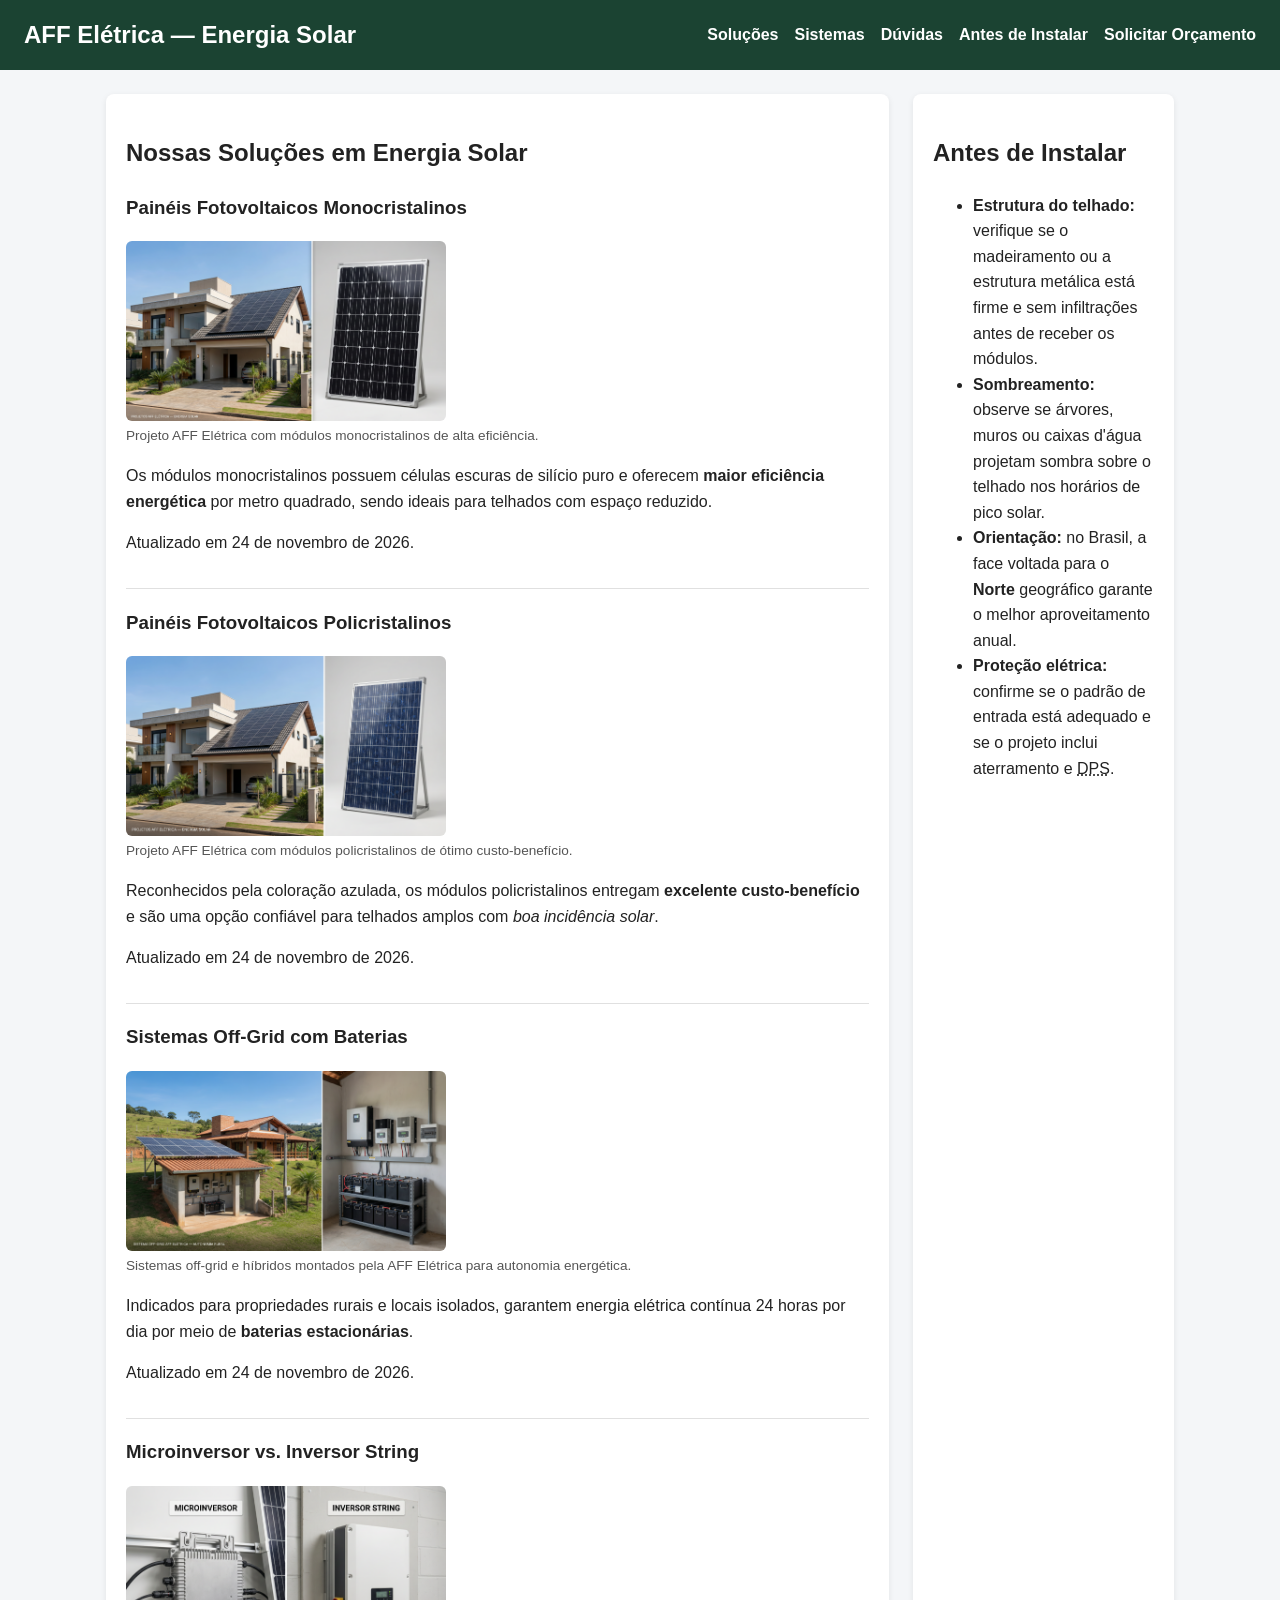
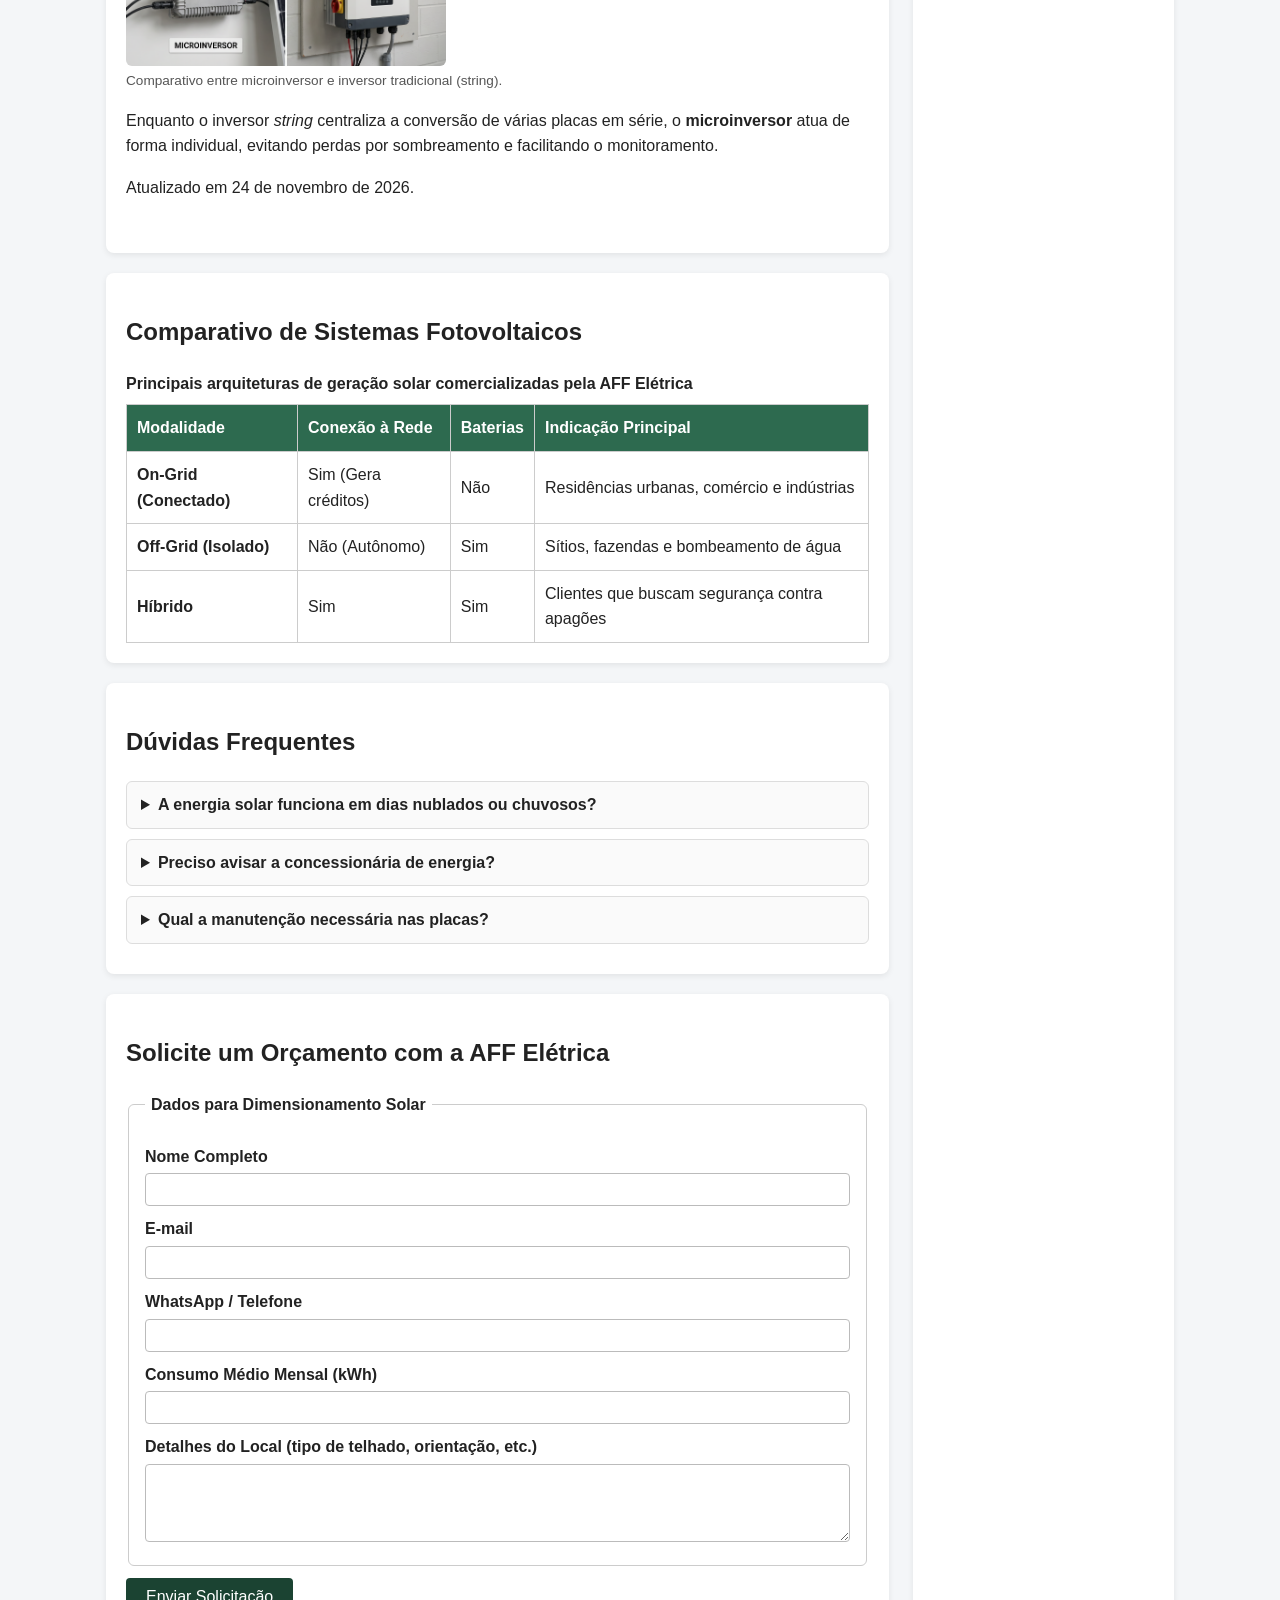
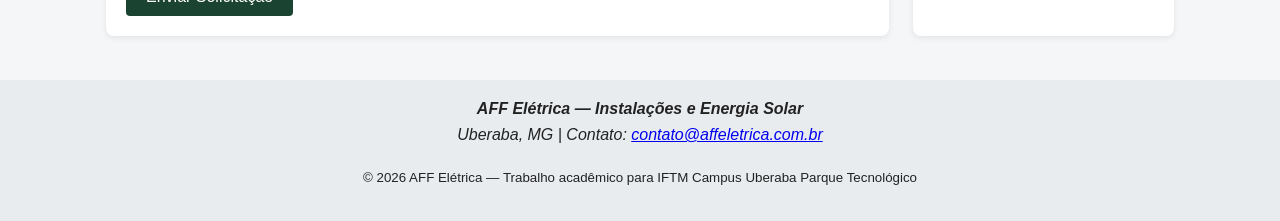
==== index.html @ f95b9a51 "Add files via upload" ====
<!doctype html>
<html lang="pt-BR">
<head>
  <meta charset="utf-8">
  <meta name="viewport" content="width=device-width, initial-scale=1">
  <title>AFF Elétrica — Energia Solar Fotovoltaica</title>
  <link rel="stylesheet" href="estilo.css">
</head>
<body>
  <a class="pular" href="#conteudo">Pular para o conteúdo principal</a>

  <header>
    <h1>AFF Elétrica — Energia Solar</h1>
    <nav aria-label="Navegação principal">
      <ul>
        <li><a href="#solucoes" aria-current="page">Soluções</a></li>
        <li><a href="#comparativo">Sistemas</a></li>
        <li><a href="#faq">Dúvidas</a></li>
        <li><a href="#dicas">Antes de Instalar</a></li>
        <li><a href="#orcamento">Solicitar Orçamento</a></li>
      </ul>
    </nav>
  </header>

  <div class="layout">
    <main id="conteudo">
      <section id="solucoes" aria-labelledby="t-solucoes">
        <h2 id="t-solucoes">Nossas Soluções em Energia Solar</h2>

        <article>
          <h3>Painéis Fotovoltaicos Monocristalinos</h3>
          <figure>
            <img src="img/mono.png" alt="Instalação residencial de alto padrão ao lado de um módulo monocristalino de células escuras" width="320" height="180">
            <figcaption>Projeto AFF Elétrica com módulos monocristalinos de alta eficiência.</figcaption>
          </figure>
          <p>Os módulos monocristalinos possuem células escuras de silício puro e oferecem <strong>maior eficiência energética</strong> por metro quadrado, sendo ideais para telhados com espaço reduzido.</p>
          <p>Atualizado em <time datetime="2026-11-24">24 de novembro de 2026</time>.</p>
        </article>

        <article>
          <h3>Painéis Fotovoltaicos Policristalinos</h3>
          <figure>
            <img src="img/poli.png" alt="Instalação residencial de alto padrão ao lado de um módulo policristalino de células azuladas" width="320" height="180">
            <figcaption>Projeto AFF Elétrica com módulos policristalinos de ótimo custo-benefício.</figcaption>
          </figure>
          <p>Reconhecidos pela coloração azulada, os módulos policristalinos entregam <strong>excelente custo-benefício</strong> e são uma opção confiável para telhados amplos com <em>boa incidência solar</em>.</p>
          <p>Atualizado em <time datetime="2026-11-24">24 de novembro de 2026</time>.</p>
        </article>

        <article>
          <h3>Sistemas Off-Grid com Baterias</h3>
          <figure>
            <img src="img/offgrid.png" alt="Sistema solar off-grid rural com banco de baterias estacionárias e inversores" width="320" height="180">
            <figcaption>Sistemas off-grid e híbridos montados pela AFF Elétrica para autonomia energética.</figcaption>
          </figure>
          <p>Indicados para propriedades rurais e locais isolados, garantem energia elétrica contínua 24 horas por dia por meio de <strong>baterias estacionárias</strong>.</p>
          <p>Atualizado em <time datetime="2026-11-24">24 de novembro de 2026</time>.</p>
        </article>

        <article>
          <h3>Microinversor vs. Inversor String</h3>
          <figure>
            <img src="img/inversores.png" alt="Comparação lado a lado entre um microinversor fixado no trilho e um inversor string instalado na parede" width="320" height="180">
            <figcaption>Comparativo entre microinversor e inversor tradicional (string).</figcaption>
          </figure>
          <p>Enquanto o inversor <em>string</em> centraliza a conversão de várias placas em série, o <strong>microinversor</strong> atua de forma individual, evitando perdas por sombreamento e facilitando o monitoramento.</p>
          <p>Atualizado em <time datetime="2026-11-24">24 de novembro de 2026</time>.</p>
        </article>
      </section>

      <section id="comparativo" aria-labelledby="t-comparativo">
        <h2 id="t-comparativo">Comparativo de Sistemas Fotovoltaicos</h2>
        <table>
          <caption>Principais arquiteturas de geração solar comercializadas pela AFF Elétrica</caption>
          <thead>
            <tr>
              <th scope="col">Modalidade</th>
              <th scope="col">Conexão à Rede</th>
              <th scope="col">Baterias</th>
              <th scope="col">Indicação Principal</th>
            </tr>
          </thead>
          <tbody>
            <tr>
              <th scope="row">On-Grid (Conectado)</th>
              <td>Sim (Gera créditos)</td>
              <td>Não</td>
              <td>Residências urbanas, comércio e indústrias</td>
            </tr>
            <tr>
              <th scope="row">Off-Grid (Isolado)</th>
              <td>Não (Autônomo)</td>
              <td>Sim</td>
              <td>Sítios, fazendas e bombeamento de água</td>
            </tr>
            <tr>
              <th scope="row">Híbrido</th>
              <td>Sim</td>
              <td>Sim</td>
              <td>Clientes que buscam segurança contra apagões</td>
            </tr>
          </tbody>
        </table>
      </section>

      <section id="faq" aria-labelledby="t-faq">
        <h2 id="t-faq">Dúvidas Frequentes</h2>

        <details>
          <summary>A energia solar funciona em dias nublados ou chuvosos?</summary>
          <p>Sim. A geração é menor do que em dias de céu aberto, mas os módulos continuam captando a radiação difusa.</p>
        </details>

        <details>
          <summary>Preciso avisar a concessionária de energia?</summary>
          <p>Sim. Nos sistemas conectados à rede (<em>on-grid</em>), o projeto precisa ser homologado junto à concessionária para a troca do medidor pelo modelo bidirecional.</p>
        </details>

        <details>
          <summary>Qual a manutenção necessária nas placas?</summary>
          <p>Apenas limpeza periódica (geralmente a cada 6 meses) com água e pano ou rodo macio, sempre sem produtos abrasivos.</p>
        </details>
      </section>

      <section id="orcamento" aria-labelledby="t-orcamento">
        <h2 id="t-orcamento">Solicite um Orçamento com a AFF Elétrica</h2>
        <form action="#" method="post">
          <fieldset>
            <legend>Dados para Dimensionamento Solar</legend>

            <label for="nome">Nome Completo</label>
            <input id="nome" name="nome" type="text" autocomplete="name" required>

            <label for="email">E-mail</label>
            <input id="email" name="email" type="email" autocomplete="email" required>

            <label for="telefone">WhatsApp / Telefone</label>
            <input id="telefone" name="telefone" type="tel" autocomplete="tel" required>

            <label for="consumo">Consumo Médio Mensal (kWh)</label>
            <input id="consumo" name="consumo" type="number" min="50" step="10" required>

            <label for="mensagem">Detalhes do Local (tipo de telhado, orientação, etc.)</label>
            <textarea id="mensagem" name="mensagem" rows="4"></textarea>
          </fieldset>
          <button type="submit">Enviar Solicitação</button>
        </form>
      </section>
    </main>

    <aside id="dicas" aria-label="Dicas antes de instalar energia solar">
      <h2>Antes de Instalar</h2>
      <ul>
        <li><strong>Estrutura do telhado:</strong> verifique se o madeiramento ou a estrutura metálica está firme e sem infiltrações antes de receber os módulos.</li>
        <li><strong>Sombreamento:</strong> observe se árvores, muros ou caixas d'água projetam sombra sobre o telhado nos horários de pico solar.</li>
        <li><strong>Orientação:</strong> no Brasil, a face voltada para o <strong>Norte</strong> geográfico garante o melhor aproveitamento anual.</li>
        <li><strong>Proteção elétrica:</strong> confirme se o padrão de entrada está adequado e se o projeto inclui aterramento e <abbr title="Dispositivo de Proteção contra Surtos">DPS</abbr>.</li>
      </ul>
    </aside>
  </div>

  <footer>
    <address>
      <strong>AFF Elétrica — Instalações e Energia Solar</strong><br>
      Uberaba, MG | Contato: <a href="mailto:contato@affeletrica.com.br">contato@affeletrica.com.br</a>
    </address>
    <p><small>&copy; 2026 AFF Elétrica — Trabalho acadêmico para IFTM Campus Uberaba Parque Tecnológico</small></p>
  </footer>
</body>
</html>
---- estilo.css ----
* {
  box-sizing: border-box;
}

body {
  margin: 0;
  font-family: Arial, Helvetica, sans-serif;
  line-height: 1.6;
  color: #222;
  background-color: #f4f6f8;
}

/* Link de acessibilidade: oculto até receber foco pelo teclado (Tab) */
.pular {
  position: absolute;
  left: -9999px;
}

.pular:focus {
  position: static;
  display: inline-block;
  padding: 8px 12px;
  background: #1b4332;
  color: #fff;
}

header {
  background-color: #1b4332;
  color: #fff;
  padding: 16px 24px;
  display: flex;
  justify-content: space-between;
  align-items: center;
  flex-wrap: wrap;
  gap: 12px;
}

header h1 {
  margin: 0;
  font-size: 1.5rem;
}

nav ul {
  list-style: none;
  margin: 0;
  padding: 0;
  display: flex;
  gap: 16px;
}

nav a {
  color: #fff;
  text-decoration: none;
  font-weight: bold;
}

nav a:hover,
nav a:focus {
  text-decoration: underline;
}

/* Layout principal responsivo */
.layout {
  max-width: 1100px;
  margin: 24px auto;
  padding: 0 16px;
  display: grid;
  grid-template-columns: 3fr 1fr;
  gap: 24px;
}

main section,
aside {
  background: #fff;
  padding: 20px;
  border-radius: 8px;
  box-shadow: 0 2px 6px rgba(0, 0, 0, 0.08);
  margin-bottom: 20px;
}

article {
  border-bottom: 1px solid #e0e0e0;
  padding-bottom: 16px;
  margin-bottom: 16px;
}

article:last-child {
  border-bottom: none;
  margin-bottom: 0;
}

figure {
  margin: 12px 0;
}

img {
  max-width: 100%;
  height: auto;
  border-radius: 6px;
  display: block;
}

figcaption {
  font-size: 0.85rem;
  color: #555;
  margin-top: 4px;
}

/* Tabela acessível */
table {
  width: 100%;
  border-collapse: collapse;
  margin-top: 12px;
}

caption {
  font-weight: bold;
  margin-bottom: 8px;
  text-align: left;
}

th,
td {
  border: 1px solid #ccc;
  padding: 10px;
  text-align: left;
}

thead th {
  background-color: #2d6a4f;
  color: #fff;
}

/* FAQ expansível */
details {
  border: 1px solid #ddd;
  border-radius: 6px;
  padding: 10px 14px;
  margin-bottom: 10px;
  background-color: #fafafa;
}

summary {
  font-weight: bold;
  cursor: pointer;
}

details p {
  margin: 8px 0 0;
}

/* Formulário */
fieldset {
  border: 1px solid #ccc;
  border-radius: 6px;
  padding: 16px;
  margin-bottom: 12px;
}

legend {
  font-weight: bold;
  padding: 0 6px;
}

label {
  display: block;
  margin-top: 10px;
  font-weight: bold;
}

input,
textarea {
  width: 100%;
  padding: 8px;
  margin-top: 4px;
  border: 1px solid #bbb;
  border-radius: 4px;
}

button {
  background-color: #1b4332;
  color: #fff;
  border: none;
  padding: 10px 20px;
  border-radius: 4px;
  font-size: 1rem;
  cursor: pointer;
}

button:hover {
  background-color: #2d6a4f;
}

footer {
  background-color: #e9ecef;
  text-align: center;
  padding: 16px;
  margin-top: 24px;
}

/* Mobile-first / telas menores */
@media (max-width: 700px) {
  .layout {
    grid-template-columns: 1fr;
  }

  header {
    flex-direction: column;
    align-items: flex-start;
  }
}
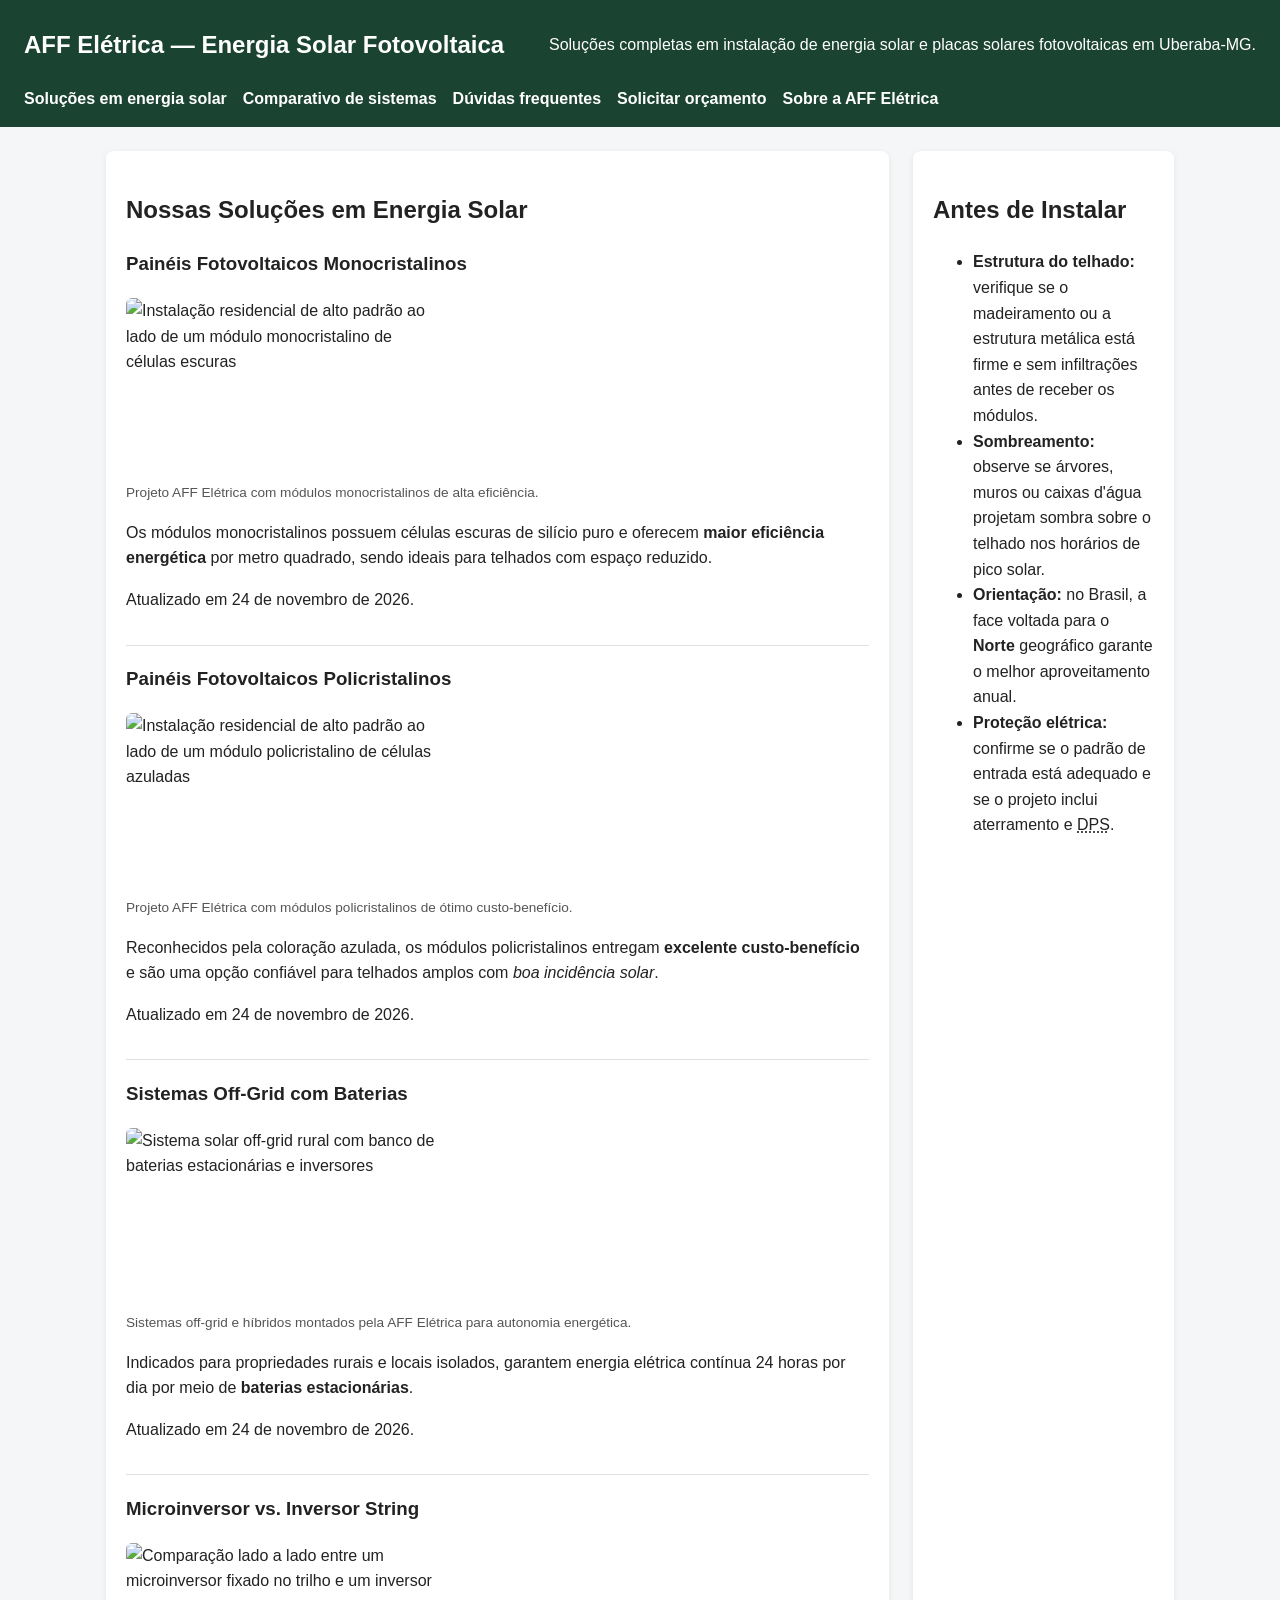
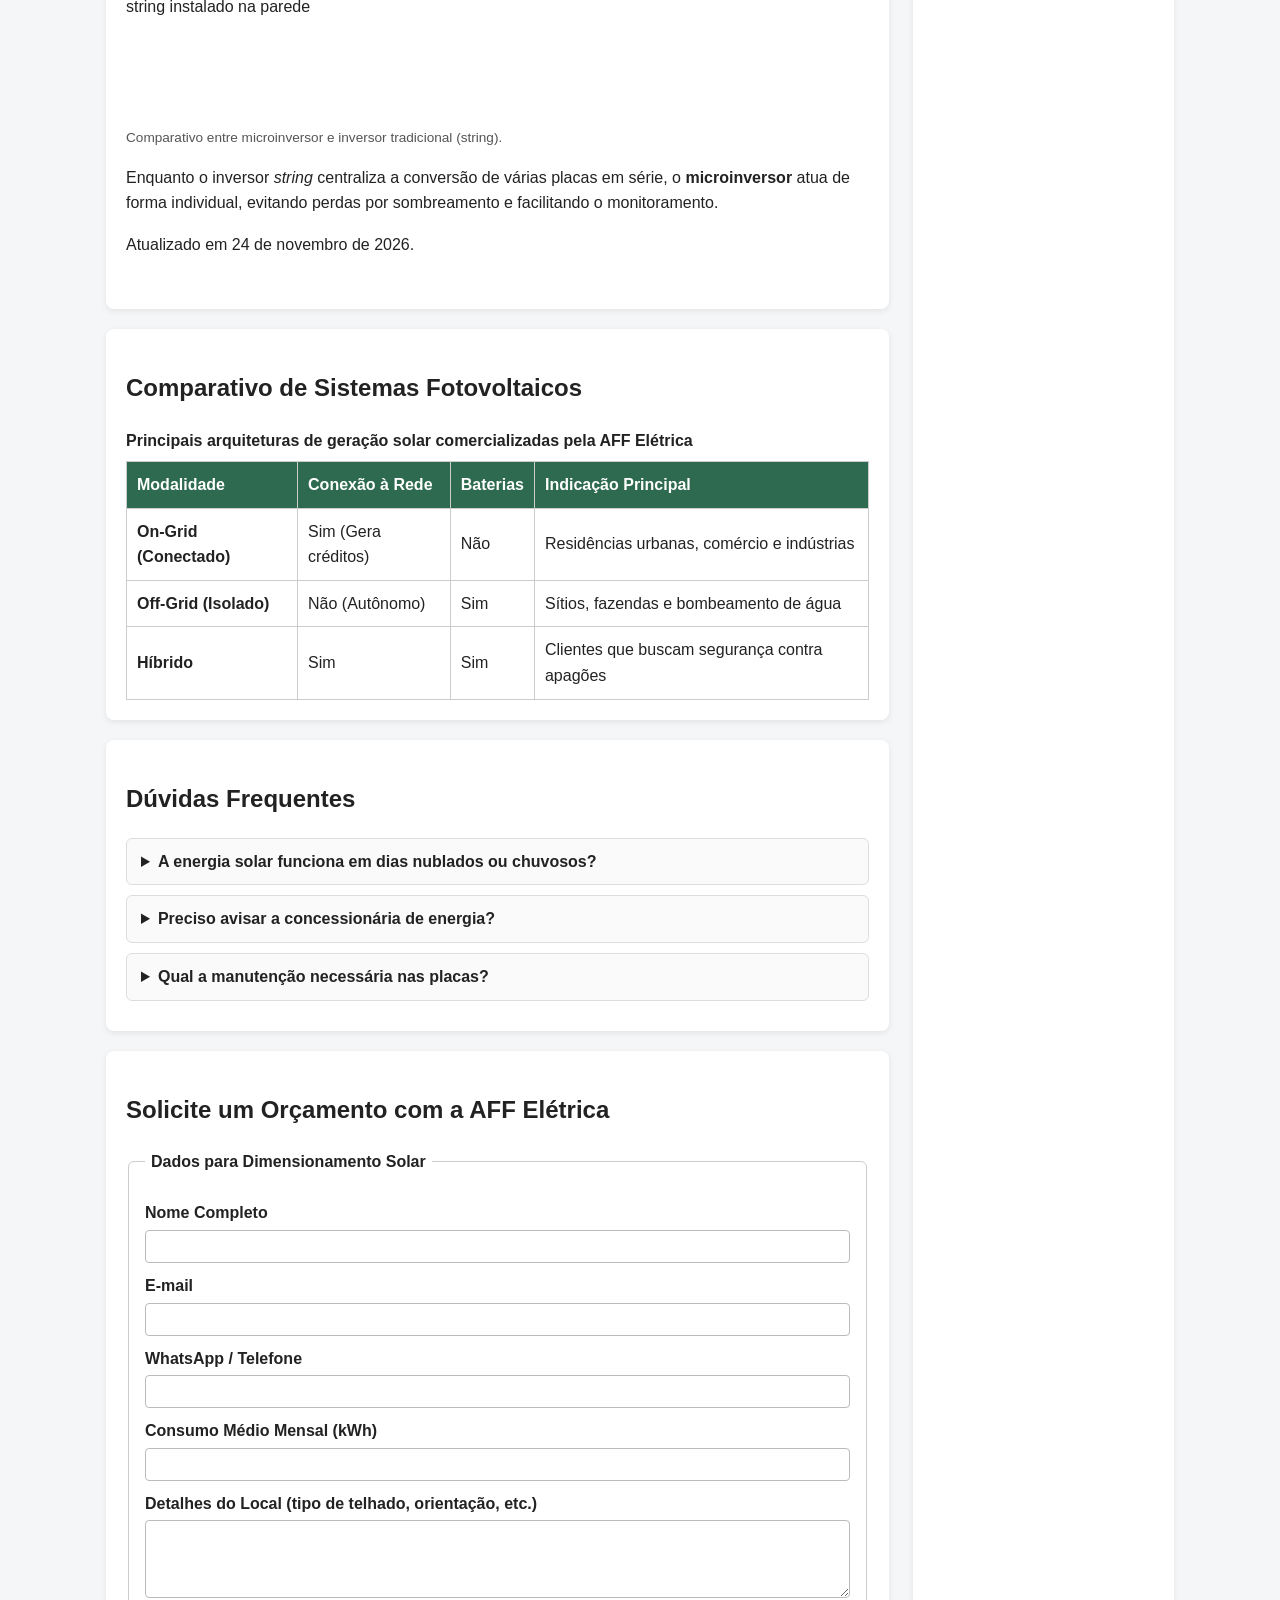
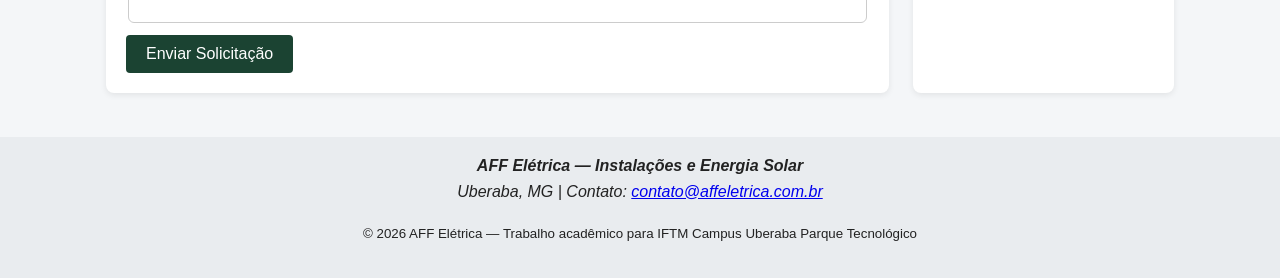
==== commit 4d90afc8: "Add files via upload" ====
--- a/index.html
+++ b/index.html
@@ -3,21 +3,53 @@
 <head>
   <meta charset="utf-8">
   <meta name="viewport" content="width=device-width, initial-scale=1">
-  <title>AFF Elétrica — Energia Solar Fotovoltaica</title>
+  <title>Energia Solar em Uberaba: Instalação e Placas | AFF Elétrica</title>
+  <meta name="description" content="Soluções em energia solar Uberaba pela AFF Elétrica. Conheça placas solares fotovoltaicas, sistemas on-grid e off-grid e solicite orçamento de instalação.">
+  <link rel="canonical" href="https://srfiorentino.github.io/energia-solar-aff/">
+
+  <!-- Open Graph (prévia ao compartilhar no WhatsApp, Instagram etc.) -->
+  <meta property="og:type" content="website">
+  <meta property="og:title" content="Energia Solar em Uberaba | AFF Elétrica">
+  <meta property="og:description" content="Instalação de energia solar e placas solares fotovoltaicas em Uberaba-MG. Conheça os sistemas e peça seu orçamento.">
+  <meta property="og:image" content="https://srfiorentino.github.io/energia-solar-aff/img/og-capa.jpg">
+  <meta property="og:url" content="https://srfiorentino.github.io/energia-solar-aff/">
+  <meta property="og:locale" content="pt_BR">
+
+  <link rel="icon" href="favicon.svg" type="image/svg+xml">
   <link rel="stylesheet" href="estilo.css">
+
+  <!-- Dados Estruturados (JSON-LD) -->
+  <script type="application/ld+json">
+  {
+    "@context": "https://schema.org",
+    "@type": "LocalBusiness",
+    "name": "AFF Elétrica",
+    "description": "Empresa especializada em instalação de energia solar e placas solares fotovoltaicas em Uberaba-MG.",
+    "url": "https://srfiorentino.github.io/energia-solar-aff/",
+    "image": "https://srfiorentino.github.io/energia-solar-aff/img/og-capa.jpg",
+    "address": {
+      "@type": "PostalAddress",
+      "addressLocality": "Uberaba",
+      "addressRegion": "MG",
+      "addressCountry": "BR"
+    },
+    "areaServed": "Uberaba e Triângulo Mineiro"
+  }
+  </script>
 </head>
 <body>
   <a class="pular" href="#conteudo">Pular para o conteúdo principal</a>
 
   <header>
-    <h1>AFF Elétrica — Energia Solar</h1>
+    <h1>AFF Elétrica — Energia Solar Fotovoltaica</h1>
+    <p>Soluções completas em instalação de energia solar e placas solares fotovoltaicas em Uberaba-MG.</p>
     <nav aria-label="Navegação principal">
       <ul>
-        <li><a href="#solucoes" aria-current="page">Soluções</a></li>
-        <li><a href="#comparativo">Sistemas</a></li>
-        <li><a href="#faq">Dúvidas</a></li>
-        <li><a href="#dicas">Antes de Instalar</a></li>
-        <li><a href="#orcamento">Solicitar Orçamento</a></li>
+        <li><a href="#solucoes">Soluções em energia solar</a></li>
+        <li><a href="#comparativo">Comparativo de sistemas</a></li>
+        <li><a href="#faq">Dúvidas frequentes</a></li>
+        <li><a href="#orcamento">Solicitar orçamento</a></li>
+        <li><a href="sobre.html">Sobre a AFF Elétrica</a></li>
       </ul>
     </nav>
   </header>
@@ -30,7 +62,7 @@
         <article>
           <h3>Painéis Fotovoltaicos Monocristalinos</h3>
           <figure>
-            <img src="img/mono.png" alt="Instalação residencial de alto padrão ao lado de um módulo monocristalino de células escuras" width="320" height="180">
+            <img src="img/mono.webp" alt="Instalação residencial de alto padrão ao lado de um módulo monocristalino de células escuras" width="320" height="180">
             <figcaption>Projeto AFF Elétrica com módulos monocristalinos de alta eficiência.</figcaption>
           </figure>
           <p>Os módulos monocristalinos possuem células escuras de silício puro e oferecem <strong>maior eficiência energética</strong> por metro quadrado, sendo ideais para telhados com espaço reduzido.</p>
@@ -40,7 +72,7 @@
         <article>
           <h3>Painéis Fotovoltaicos Policristalinos</h3>
           <figure>
-            <img src="img/poli.png" alt="Instalação residencial de alto padrão ao lado de um módulo policristalino de células azuladas" width="320" height="180">
+            <img src="img/poli.webp" alt="Instalação residencial de alto padrão ao lado de um módulo policristalino de células azuladas" width="320" height="180" loading="lazy">
             <figcaption>Projeto AFF Elétrica com módulos policristalinos de ótimo custo-benefício.</figcaption>
           </figure>
           <p>Reconhecidos pela coloração azulada, os módulos policristalinos entregam <strong>excelente custo-benefício</strong> e são uma opção confiável para telhados amplos com <em>boa incidência solar</em>.</p>
@@ -50,7 +82,7 @@
         <article>
           <h3>Sistemas Off-Grid com Baterias</h3>
           <figure>
-            <img src="img/offgrid.png" alt="Sistema solar off-grid rural com banco de baterias estacionárias e inversores" width="320" height="180">
+            <img src="img/offgrid.webp" alt="Sistema solar off-grid rural com banco de baterias estacionárias e inversores" width="320" height="180" loading="lazy">
             <figcaption>Sistemas off-grid e híbridos montados pela AFF Elétrica para autonomia energética.</figcaption>
           </figure>
           <p>Indicados para propriedades rurais e locais isolados, garantem energia elétrica contínua 24 horas por dia por meio de <strong>baterias estacionárias</strong>.</p>
@@ -60,7 +92,7 @@
         <article>
           <h3>Microinversor vs. Inversor String</h3>
           <figure>
-            <img src="img/inversores.png" alt="Comparação lado a lado entre um microinversor fixado no trilho e um inversor string instalado na parede" width="320" height="180">
+            <img src="img/inversores.webp" alt="Comparação lado a lado entre um microinversor fixado no trilho e um inversor string instalado na parede" width="320" height="180" loading="lazy">
             <figcaption>Comparativo entre microinversor e inversor tradicional (string).</figcaption>
           </figure>
           <p>Enquanto o inversor <em>string</em> centraliza a conversão de várias placas em série, o <strong>microinversor</strong> atua de forma individual, evitando perdas por sombreamento e facilitando o monitoramento.</p>
@@ -151,7 +183,7 @@
     <aside id="dicas" aria-label="Dicas antes de instalar energia solar">
       <h2>Antes de Instalar</h2>
       <ul>
-        <li><strong>Estrutura do telhado:</strong> verifique se o madeiramento ou a estrutura metálica está firme e sem infiltrações antes de receber os módulos.</li>
+    <li><strong>Estrutura do telhado:</strong> verifique se o madeiramento ou a estrutura metálica está firme e sem infiltrações antes de receber os módulos.</li>
         <li><strong>Sombreamento:</strong> observe se árvores, muros ou caixas d'água projetam sombra sobre o telhado nos horários de pico solar.</li>
         <li><strong>Orientação:</strong> no Brasil, a face voltada para o <strong>Norte</strong> geográfico garante o melhor aproveitamento anual.</li>
         <li><strong>Proteção elétrica:</strong> confirme se o padrão de entrada está adequado e se o projeto inclui aterramento e <abbr title="Dispositivo de Proteção contra Surtos">DPS</abbr>.</li>
